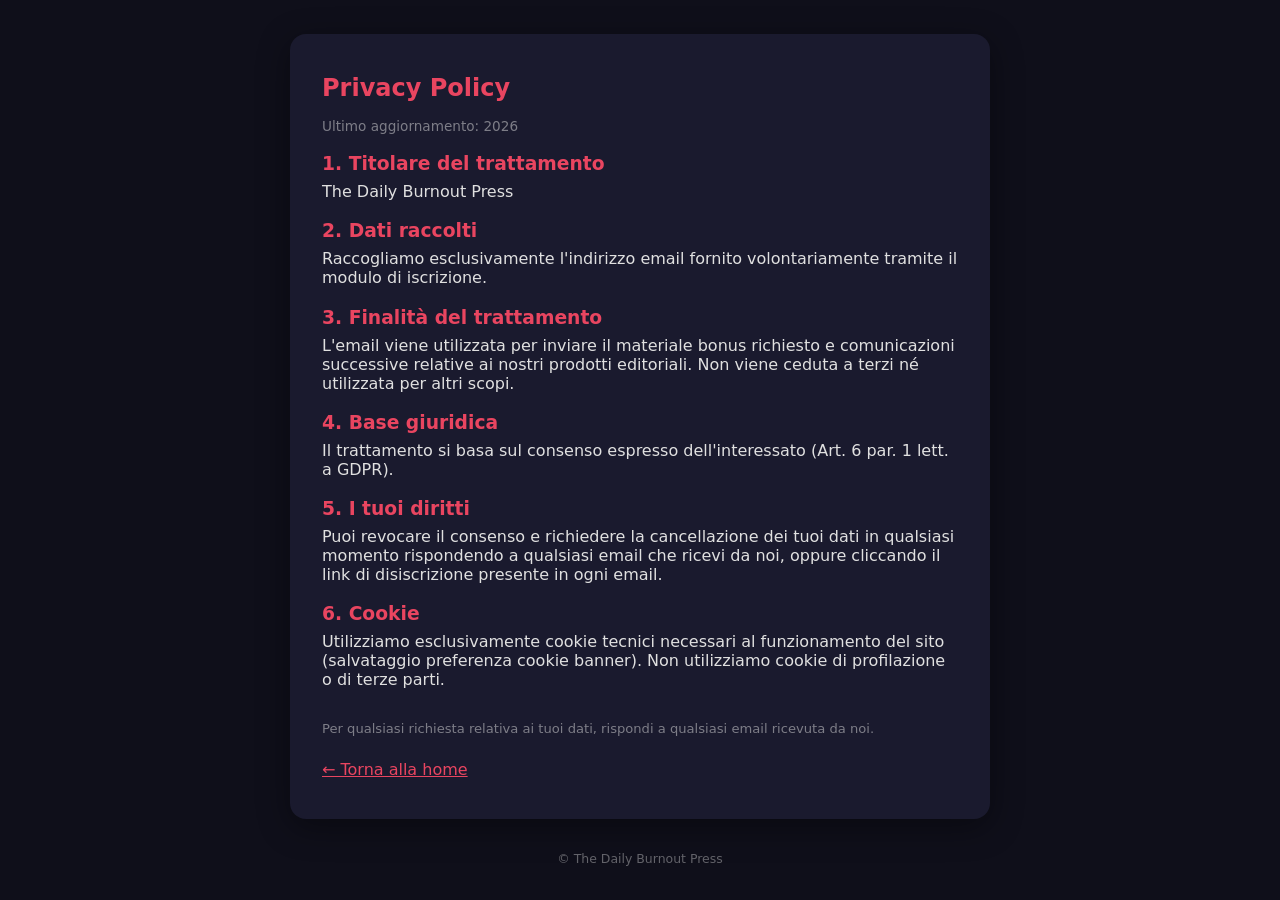
==== landing/privacy.html @ a278ead8 "feat: landing Brevo, Streamlit app, 10 nicchie, marketing tools - Landing page statica (landing/) co" ====
<!DOCTYPE html>
<html lang="it">
<head>
  <meta charset="UTF-8">
  <meta name="viewport" content="width=device-width, initial-scale=1.0">
  <title>Privacy Policy — The Daily Burnout Press</title>
  <link rel="stylesheet" href="style.css">
</head>
<body>

<div class="card" style="text-align:left; max-width:700px;">
  <h2>Privacy Policy</h2>
  <p style="margin: 0.8rem 0; opacity:0.5; font-size:0.85rem;">Ultimo aggiornamento: 2026</p>

  <h3 style="color:#e94560; margin: 1.2rem 0 0.5rem;">1. Titolare del trattamento</h3>
  <p>The Daily Burnout Press</p>

  <h3 style="color:#e94560; margin: 1.2rem 0 0.5rem;">2. Dati raccolti</h3>
  <p>Raccogliamo esclusivamente l'indirizzo email fornito volontariamente tramite il modulo di iscrizione.</p>

  <h3 style="color:#e94560; margin: 1.2rem 0 0.5rem;">3. Finalità del trattamento</h3>
  <p>L'email viene utilizzata per inviare il materiale bonus richiesto e comunicazioni successive relative ai nostri prodotti editoriali. Non viene ceduta a terzi né utilizzata per altri scopi.</p>

  <h3 style="color:#e94560; margin: 1.2rem 0 0.5rem;">4. Base giuridica</h3>
  <p>Il trattamento si basa sul consenso espresso dell'interessato (Art. 6 par. 1 lett. a GDPR).</p>

  <h3 style="color:#e94560; margin: 1.2rem 0 0.5rem;">5. I tuoi diritti</h3>
  <p>Puoi revocare il consenso e richiedere la cancellazione dei tuoi dati in qualsiasi momento
  rispondendo a qualsiasi email che ricevi da noi, oppure cliccando il link di disiscrizione
  presente in ogni email.</p>

  <h3 style="color:#e94560; margin: 1.2rem 0 0.5rem;">6. Cookie</h3>
  <p>Utilizziamo esclusivamente cookie tecnici necessari al funzionamento del sito (salvataggio
  preferenza cookie banner). Non utilizziamo cookie di profilazione o di terze parti.</p>

  <p style="margin-top:2rem; font-size:0.82rem; opacity:0.5;">
    Per qualsiasi richiesta relativa ai tuoi dati, rispondi a qualsiasi email ricevuta da noi.
  </p>

  <p style="margin-top:1.5rem;">
    <a href="index.html" style="color:#e94560;">← Torna alla home</a>
  </p>
</div>

<footer>
  © The Daily Burnout Press
</footer>

</body>
</html>
---- landing/style.css ----
* { box-sizing: border-box; margin: 0; padding: 0; }

body {
    font-family: 'Segoe UI', system-ui, sans-serif;
    background: #0f0f1a;
    color: #e0e0e0;
    min-height: 100vh;
    display: flex;
    flex-direction: column;
    align-items: center;
    justify-content: center;
    padding: 2rem 1rem;
}

.card {
    background: #1a1a2e;
    border-radius: 16px;
    padding: 2.5rem 2rem;
    max-width: 520px;
    width: 100%;
    box-shadow: 0 8px 32px rgba(0,0,0,0.4);
    text-align: center;
}

h1 { font-size: 2rem; color: #e94560; margin-bottom: 0.5rem; }
h2 { font-size: 1.5rem; color: #e94560; margin-bottom: 1rem; }

.subtitle {
    font-size: 1.05rem;
    opacity: 0.8;
    margin-bottom: 1.8rem;
    line-height: 1.6;
}

.benefit {
    display: flex;
    align-items: center;
    gap: 0.7rem;
    margin: 0.6rem 0;
    font-size: 0.95rem;
    text-align: left;
}
.benefit::before {
    content: "✓";
    color: #e94560;
    font-weight: bold;
    font-size: 1.1rem;
    flex-shrink: 0;
}

form { margin-top: 1.8rem; }

input[type="email"] {
    width: 100%;
    padding: 0.85rem 1rem;
    border: 2px solid #e94560;
    border-radius: 8px;
    font-size: 1rem;
    background: transparent;
    color: #e0e0e0;
    margin-bottom: 0.8rem;
    outline: none;
    transition: border-color .2s;
}
input[type="email"]:focus { border-color: #fff; }
input[type="email"]::placeholder { opacity: 0.4; }

button {
    width: 100%;
    padding: 0.9rem;
    background: #e94560;
    color: #fff;
    border: none;
    border-radius: 8px;
    font-size: 1rem;
    font-weight: 700;
    cursor: pointer;
    letter-spacing: 0.03em;
    transition: opacity .2s, transform .1s;
}
button:hover  { opacity: 0.88; }
button:active { transform: scale(0.98); }

.gdpr {
    font-size: 0.75rem;
    opacity: 0.5;
    margin-top: 0.8rem;
    line-height: 1.5;
}
.gdpr a { color: #e94560; text-decoration: none; }

footer {
    margin-top: 2rem;
    font-size: 0.78rem;
    opacity: 0.4;
    text-align: center;
}
footer a { color: #e94560; text-decoration: none; }

/* Cookie banner */
.cookie-banner {
    position: fixed;
    bottom: 0; left: 0; right: 0;
    background: #1a1a2e;
    border-top: 2px solid #e94560;
    padding: 0.9rem 1.5rem;
    display: flex;
    align-items: center;
    justify-content: space-between;
    gap: 1rem;
    font-size: 0.83rem;
    z-index: 999;
}
.cookie-banner button {
    width: auto;
    padding: 0.45rem 1.2rem;
    font-size: 0.85rem;
}

@media (max-width: 480px) {
    h1 { font-size: 1.5rem; }
    .card { padding: 2rem 1.2rem; }
    .cookie-banner { flex-direction: column; text-align: center; }
}
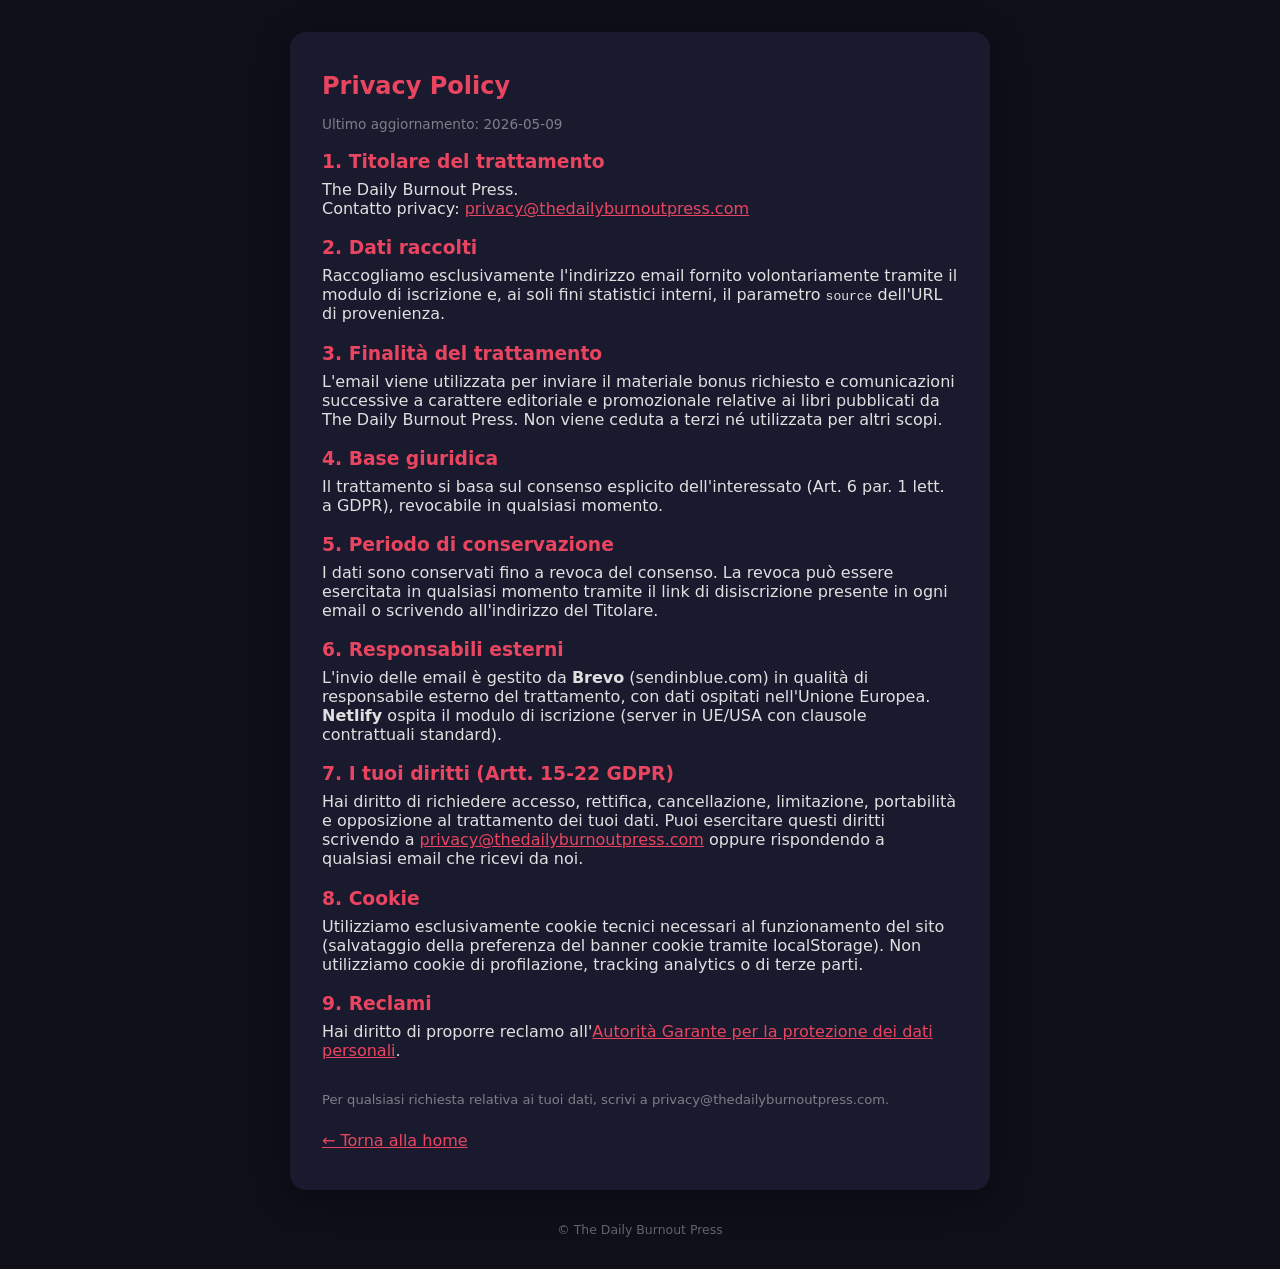
==== commit 85428205: "feat: landing page generator, deploy script, smoke test Brevo Generatore landing dinamico per nicchi" ====
--- a/landing/privacy.html
+++ b/landing/privacy.html
@@ -10,31 +10,38 @@
 
 <div class="card" style="text-align:left; max-width:700px;">
   <h2>Privacy Policy</h2>
-  <p style="margin: 0.8rem 0; opacity:0.5; font-size:0.85rem;">Ultimo aggiornamento: 2026</p>
+  <p style="margin: 0.8rem 0; opacity:0.5; font-size:0.85rem;">Ultimo aggiornamento: 2026-05-09</p>
 
   <h3 style="color:#e94560; margin: 1.2rem 0 0.5rem;">1. Titolare del trattamento</h3>
-  <p>The Daily Burnout Press</p>
+  <p>The Daily Burnout Press.<br>
+  Contatto privacy: <a href="mailto:privacy@thedailyburnoutpress.com" style="color:#e94560;">privacy@thedailyburnoutpress.com</a></p>
 
   <h3 style="color:#e94560; margin: 1.2rem 0 0.5rem;">2. Dati raccolti</h3>
-  <p>Raccogliamo esclusivamente l'indirizzo email fornito volontariamente tramite il modulo di iscrizione.</p>
+  <p>Raccogliamo esclusivamente l'indirizzo email fornito volontariamente tramite il modulo di iscrizione e, ai soli fini statistici interni, il parametro <code>source</code> dell'URL di provenienza.</p>
 
   <h3 style="color:#e94560; margin: 1.2rem 0 0.5rem;">3. Finalità del trattamento</h3>
-  <p>L'email viene utilizzata per inviare il materiale bonus richiesto e comunicazioni successive relative ai nostri prodotti editoriali. Non viene ceduta a terzi né utilizzata per altri scopi.</p>
+  <p>L'email viene utilizzata per inviare il materiale bonus richiesto e comunicazioni successive a carattere editoriale e promozionale relative ai libri pubblicati da The Daily Burnout Press. Non viene ceduta a terzi né utilizzata per altri scopi.</p>
 
   <h3 style="color:#e94560; margin: 1.2rem 0 0.5rem;">4. Base giuridica</h3>
-  <p>Il trattamento si basa sul consenso espresso dell'interessato (Art. 6 par. 1 lett. a GDPR).</p>
+  <p>Il trattamento si basa sul consenso esplicito dell'interessato (Art. 6 par. 1 lett. a GDPR), revocabile in qualsiasi momento.</p>
 
-  <h3 style="color:#e94560; margin: 1.2rem 0 0.5rem;">5. I tuoi diritti</h3>
-  <p>Puoi revocare il consenso e richiedere la cancellazione dei tuoi dati in qualsiasi momento
-  rispondendo a qualsiasi email che ricevi da noi, oppure cliccando il link di disiscrizione
-  presente in ogni email.</p>
+  <h3 style="color:#e94560; margin: 1.2rem 0 0.5rem;">5. Periodo di conservazione</h3>
+  <p>I dati sono conservati fino a revoca del consenso. La revoca può essere esercitata in qualsiasi momento tramite il link di disiscrizione presente in ogni email o scrivendo all'indirizzo del Titolare.</p>
 
-  <h3 style="color:#e94560; margin: 1.2rem 0 0.5rem;">6. Cookie</h3>
-  <p>Utilizziamo esclusivamente cookie tecnici necessari al funzionamento del sito (salvataggio
-  preferenza cookie banner). Non utilizziamo cookie di profilazione o di terze parti.</p>
+  <h3 style="color:#e94560; margin: 1.2rem 0 0.5rem;">6. Responsabili esterni</h3>
+  <p>L'invio delle email è gestito da <strong>Brevo</strong> (sendinblue.com) in qualità di responsabile esterno del trattamento, con dati ospitati nell'Unione Europea. <strong>Netlify</strong> ospita il modulo di iscrizione (server in UE/USA con clausole contrattuali standard).</p>
+
+  <h3 style="color:#e94560; margin: 1.2rem 0 0.5rem;">7. I tuoi diritti (Artt. 15-22 GDPR)</h3>
+  <p>Hai diritto di richiedere accesso, rettifica, cancellazione, limitazione, portabilità e opposizione al trattamento dei tuoi dati. Puoi esercitare questi diritti scrivendo a <a href="mailto:privacy@thedailyburnoutpress.com" style="color:#e94560;">privacy@thedailyburnoutpress.com</a> oppure rispondendo a qualsiasi email che ricevi da noi.</p>
+
+  <h3 style="color:#e94560; margin: 1.2rem 0 0.5rem;">8. Cookie</h3>
+  <p>Utilizziamo esclusivamente cookie tecnici necessari al funzionamento del sito (salvataggio della preferenza del banner cookie tramite localStorage). Non utilizziamo cookie di profilazione, tracking analytics o di terze parti.</p>
+
+  <h3 style="color:#e94560; margin: 1.2rem 0 0.5rem;">9. Reclami</h3>
+  <p>Hai diritto di proporre reclamo all'<a href="https://www.garanteprivacy.it" target="_blank" rel="noopener" style="color:#e94560;">Autorità Garante per la protezione dei dati personali</a>.</p>
 
   <p style="margin-top:2rem; font-size:0.82rem; opacity:0.5;">
-    Per qualsiasi richiesta relativa ai tuoi dati, rispondi a qualsiasi email ricevuta da noi.
+    Per qualsiasi richiesta relativa ai tuoi dati, scrivi a privacy@thedailyburnoutpress.com.
   </p>
 
   <p style="margin-top:1.5rem;">
